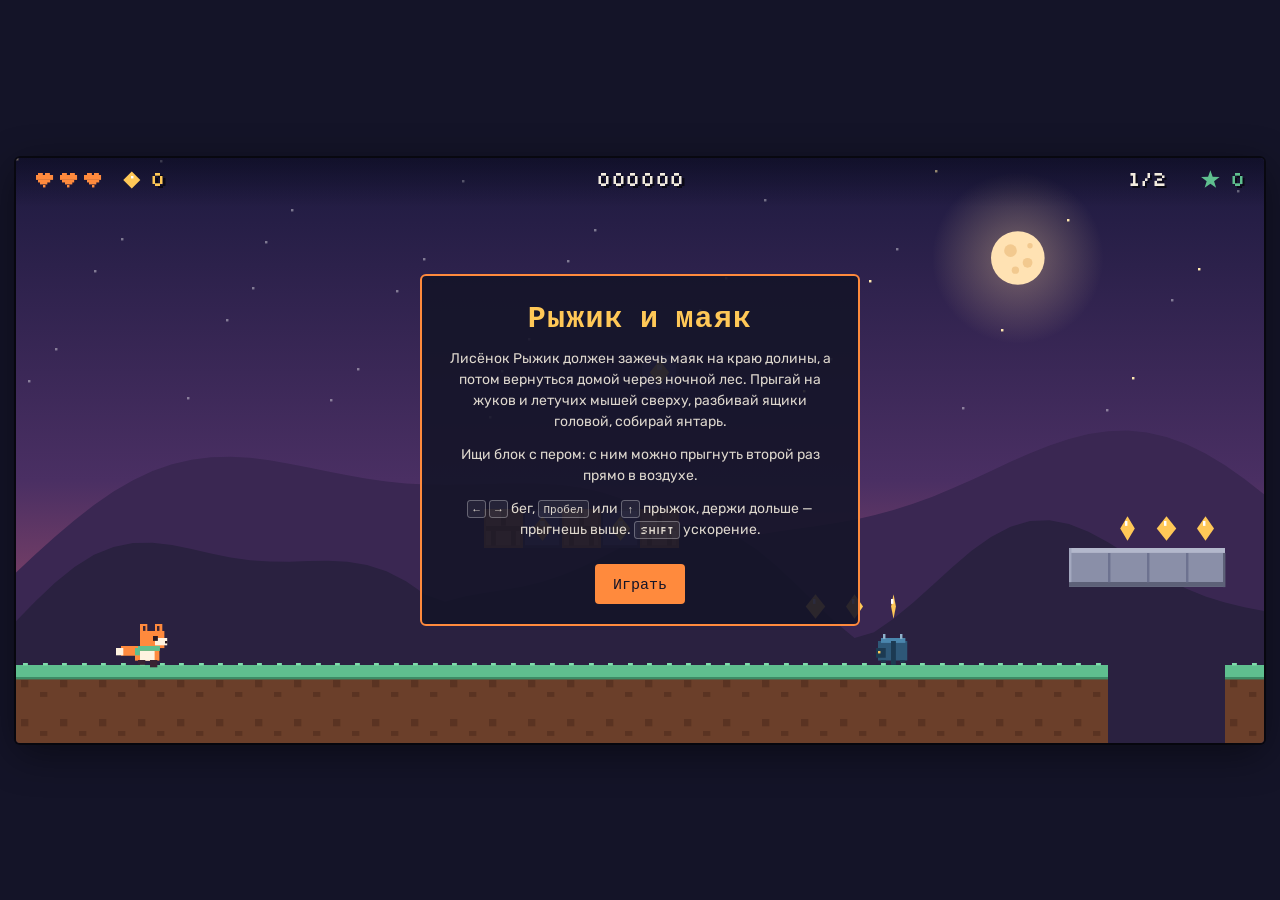
==== src/index.html @ e127562d "Телефон: игра на весь экран в ландшафте, подсказка повернуть в портрете - Ландшафт: канвас занимает " ====
<!doctype html>
<html lang="ru">
<head>
<meta charset="utf-8">
<meta name="viewport" content="width=device-width, initial-scale=1, viewport-fit=cover">
<title>Рыжик и маяк</title>
<meta name="claude:viewport-fit-sides" content="cover">
<meta name="theme-color" content="#141428">
<!-- «Добавить на главный экран»: открывается без адресной строки, как приложение -->
<meta name="mobile-web-app-capable" content="yes">
<meta name="apple-mobile-web-app-capable" content="yes">
<meta name="apple-mobile-web-app-status-bar-style" content="black-translucent">
<meta name="apple-mobile-web-app-title" content="Рыжик">
<link rel="stylesheet" href="https://fonts.googleapis.com/css2?family=Silkscreen:wght@400;700&family=Rubik:wght@400;600&display=swap">
<link rel="stylesheet" href="style.css">
</head>
<body>
<div class="stage">
  <div class="rotate">
    <svg width="28" height="40" viewBox="0 0 28 40" aria-hidden="true"><rect x="2" y="2" width="24" height="36" rx="5" fill="none" stroke="#ff8a3d" stroke-width="3"/><rect x="10" y="32" width="8" height="2" rx="1" fill="#ff8a3d"/></svg>
    <span>Поверни телефон —<br>так удобнее играть</span>
  </div>
  <canvas id="c" width="512" height="240"></canvas>
  <div class="overlay" id="ov">
    <div class="card">
      <h1>Рыжик и маяк</h1>
      <p>Лисёнок Рыжик должен зажечь маяк на краю долины, а потом вернуться домой через ночной лес. Прыгай на жуков и летучих мышей сверху, разбивай ящики головой, собирай янтарь.</p>
      <p>Ищи блок с пером: с ним можно прыгнуть второй раз прямо в воздухе.</p>
      <p class="keys"><kbd>←</kbd> <kbd>→</kbd> бег, <kbd>Пробел</kbd> или <kbd>↑</kbd> прыжок, держи дольше — прыгнешь выше. <kbd>Shift</kbd> ускорение.</p>
      <p class="rec" id="menuRec"></p>
      <button class="btn" id="go">Играть</button>
    </div>
  </div>
</div>
<div class="pad">
  <div><button id="bl" aria-label="Влево">◀</button><button id="br" aria-label="Вправо">▶</button></div>
  <div><button id="bj" aria-label="Прыжок">▲</button></div>
</div>

<!-- Обычные (не модульные) скрипты: игра открывается и с file://. Порядок важен. -->
<script src="js/levels.js"></script>
<script src="js/audio.js"></script>
<script src="js/input.js"></script>
<script src="js/game.js"></script>
<script src="js/render.js"></script>
<script src="js/main.js"></script>
</body>
</html>
---- src/style.css ----
/* Layout: one screen — letterboxed pixel canvas (HUD is drawn inside it), touch pad below on phones. Single dusk-arcade look. */
:root{
  --night:#141428; --dusk:#2b2350; --ember:#ff8a3d; --amber:#ffc857; --moss:#5fbf8f; --ink:#f3ecdf;
  --display:"Silkscreen","Courier New",monospace; --body:"Rubik",system-ui,sans-serif;
  color-scheme:dark;
}
html,body{height:100%;margin:0}
[hidden]{display:none!important}
body{background:var(--night);color:var(--ink);font-family:var(--body);display:flex;flex-direction:column;
  padding-left:max(16px,env(safe-area-inset-left,0px));padding-right:max(16px,env(safe-area-inset-right,0px));
  padding-block:max(8px,env(safe-area-inset-top,0px)) 8px;box-sizing:border-box;gap:10px;overflow:hidden;user-select:none;-webkit-user-select:none}
.stage{flex:1;min-height:0;display:flex;align-items:center;justify-content:center;position:relative}
canvas{background:var(--dusk);display:block;border-radius:4px;box-shadow:0 0 0 2px #0008,0 10px 40px #0007}
.overlay{position:absolute;inset:0;display:flex;align-items:center;justify-content:center;pointer-events:none}
.card{pointer-events:auto;background:#141428e6;border:2px solid var(--ember);border-radius:6px;padding:20px 24px;max-width:440px;max-height:calc(100% - 16px);overflow:auto;box-sizing:border-box;text-align:center;display:flex;flex-direction:column;gap:12px}
.card h1{font-family:var(--display);font-size:clamp(20px,4vw,30px);margin:0;color:var(--amber);text-wrap:balance;letter-spacing:.04em}
.card p{margin:0;line-height:1.5;font-size:14px;opacity:.9}
.card .rec{color:var(--moss);font-family:var(--display);font-size:13px;opacity:1}
.card kbd{font-family:var(--display);font-size:11px;border:1px solid #fff5;border-radius:3px;padding:1px 5px;background:#fff1}
.btn{font-family:var(--display);font-size:15px;background:var(--ember);color:var(--night);border:0;border-radius:4px;padding:10px 18px;cursor:pointer;align-self:center}
.btn:focus-visible{outline:3px solid var(--amber);outline-offset:3px}
.pad{display:none;justify-content:space-between;gap:12px;padding-bottom:env(safe-area-inset-bottom,0px)}
.pad div{display:flex;gap:12px}
.pad button{width:68px;height:60px;border-radius:10px;border:2px solid #fff3;background:#ffffff14;color:var(--ink);font-size:22px;touch-action:none}
.pad button.on{background:#ff8a3d55;border-color:var(--ember)}
@media (pointer:coarse){.pad{display:flex}}
/* keys hint is useless on touch */
@media (pointer:coarse){.card .keys{display:none}}
@media (max-height:420px){.card{padding:12px 16px;gap:8px}.card p{font-size:13px;line-height:1.4}}

/* phone in landscape: game takes the whole height, translucent pad floats over the bottom corners */
@media (pointer:coarse) and (orientation:landscape){
  body{padding:0 max(8px,env(safe-area-inset-right,0px)) 0 max(8px,env(safe-area-inset-left,0px))}
  .pad{position:fixed;left:max(14px,env(safe-area-inset-left,0px));right:max(14px,env(safe-area-inset-right,0px));
    bottom:max(14px,env(safe-area-inset-bottom,0px));padding:0;pointer-events:none;z-index:2}
  .pad button{pointer-events:auto;width:64px;height:56px;background:#14142859;border-color:#fff4;color:#f3ecdfcc;
    -webkit-backdrop-filter:blur(2px);backdrop-filter:blur(2px)}
  .pad button.on{background:#ff8a3d66}
}

/* phone in portrait: the level is wide and low, so suggest turning the phone (the game still works) */
.rotate{display:none}
@media (pointer:coarse) and (orientation:portrait){
  /* sits just above the canvas: canvas is width-limited here, its half-height = (100vw - gutters) * 240/512 / 2 */
  .rotate{display:flex;position:absolute;left:0;right:0;bottom:calc(50% + (100vw - 32px) * .234 + 28px);
    align-items:center;justify-content:center;gap:12px;font-size:15px;opacity:.85;text-align:left}
  .rotate svg{flex:none;animation:tilt 2.4s ease-in-out infinite}
}
@keyframes tilt{0%,25%{transform:rotate(0)}50%,85%{transform:rotate(-90deg)}100%{transform:rotate(0)}}
@media (prefers-reduced-motion:reduce){.rotate svg{animation:none;transform:rotate(-90deg)}}
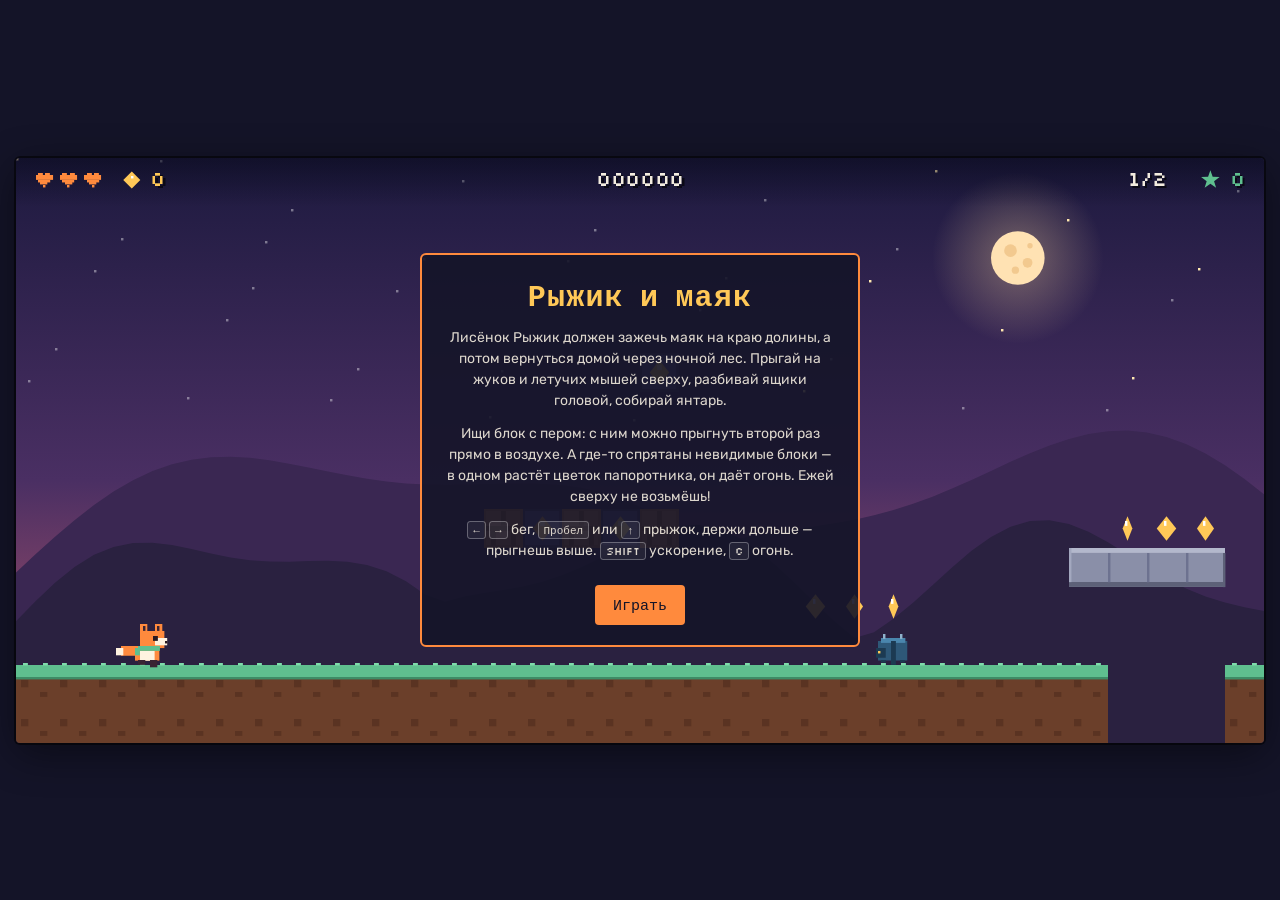
==== commit 5fcd33fc: "Ёжики, невидимые блоки и цветок папоротника с огнём - Ёжик (символ e): на него нельзя прыгать сверху" ====
--- a/src/index.html
+++ b/src/index.html
@@ -25,8 +25,8 @@
     <div class="card">
       <h1>Рыжик и маяк</h1>
       <p>Лисёнок Рыжик должен зажечь маяк на краю долины, а потом вернуться домой через ночной лес. Прыгай на жуков и летучих мышей сверху, разбивай ящики головой, собирай янтарь.</p>
-      <p>Ищи блок с пером: с ним можно прыгнуть второй раз прямо в воздухе.</p>
-      <p class="keys"><kbd>←</kbd> <kbd>→</kbd> бег, <kbd>Пробел</kbd> или <kbd>↑</kbd> прыжок, держи дольше — прыгнешь выше. <kbd>Shift</kbd> ускорение.</p>
+      <p>Ищи блок с пером: с ним можно прыгнуть второй раз прямо в воздухе. А где-то спрятаны невидимые блоки — в одном растёт цветок папоротника, он даёт огонь. Ежей сверху не возьмёшь!</p>
+      <p class="keys"><kbd>←</kbd> <kbd>→</kbd> бег, <kbd>Пробел</kbd> или <kbd>↑</kbd> прыжок, держи дольше — прыгнешь выше. <kbd>Shift</kbd> ускорение, <kbd>C</kbd> огонь.</p>
       <p class="rec" id="menuRec"></p>
       <button class="btn" id="go">Играть</button>
     </div>
@@ -34,7 +34,7 @@
 </div>
 <div class="pad">
   <div><button id="bl" aria-label="Влево">◀</button><button id="br" aria-label="Вправо">▶</button></div>
-  <div><button id="bj" aria-label="Прыжок">▲</button></div>
+  <div><button id="bf" class="fire" aria-label="Огонь">✹</button><button id="bj" aria-label="Прыжок">▲</button></div>
 </div>
 
 <!-- Обычные (не модульные) скрипты: игра открывается и с file://. Порядок важен. -->
--- a/src/style.css
+++ b/src/style.css
@@ -23,6 +23,8 @@
 .pad div{display:flex;gap:12px}
 .pad button{width:68px;height:60px;border-radius:10px;border:2px solid #fff3;background:#ffffff14;color:var(--ink);font-size:22px;touch-action:none}
 .pad button.on{background:#ff8a3d55;border-color:var(--ember)}
+.pad button.fire{display:none;color:var(--ember);font-size:26px}
+body.has-fire .pad button.fire{display:block}
 @media (pointer:coarse){.pad{display:flex}}
 /* keys hint is useless on touch */
 @media (pointer:coarse){.card .keys{display:none}}
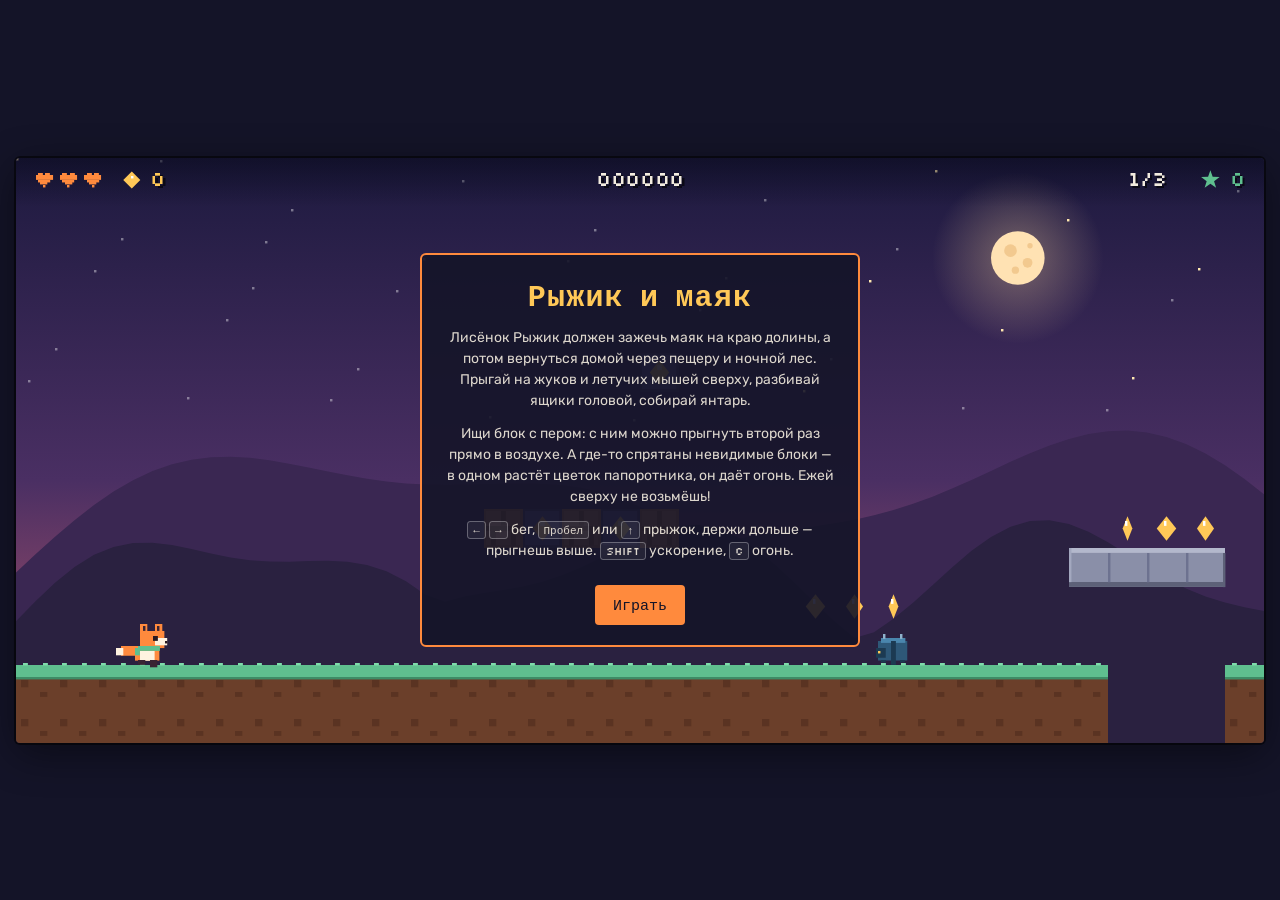
==== commit 11afc57d: "Третий уровень: Пещера под холмом - Новый уровень между Долиной и Ночным лесом: каменный потолок со " ====
--- a/src/index.html
+++ b/src/index.html
@@ -24,7 +24,7 @@
   <div class="overlay" id="ov">
     <div class="card">
       <h1>Рыжик и маяк</h1>
-      <p>Лисёнок Рыжик должен зажечь маяк на краю долины, а потом вернуться домой через ночной лес. Прыгай на жуков и летучих мышей сверху, разбивай ящики головой, собирай янтарь.</p>
+      <p>Лисёнок Рыжик должен зажечь маяк на краю долины, а потом вернуться домой через пещеру и ночной лес. Прыгай на жуков и летучих мышей сверху, разбивай ящики головой, собирай янтарь.</p>
       <p>Ищи блок с пером: с ним можно прыгнуть второй раз прямо в воздухе. А где-то спрятаны невидимые блоки — в одном растёт цветок папоротника, он даёт огонь. Ежей сверху не возьмёшь!</p>
       <p class="keys"><kbd>←</kbd> <kbd>→</kbd> бег, <kbd>Пробел</kbd> или <kbd>↑</kbd> прыжок, держи дольше — прыгнешь выше. <kbd>Shift</kbd> ускорение, <kbd>C</kbd> огонь.</p>
       <p class="rec" id="menuRec"></p>
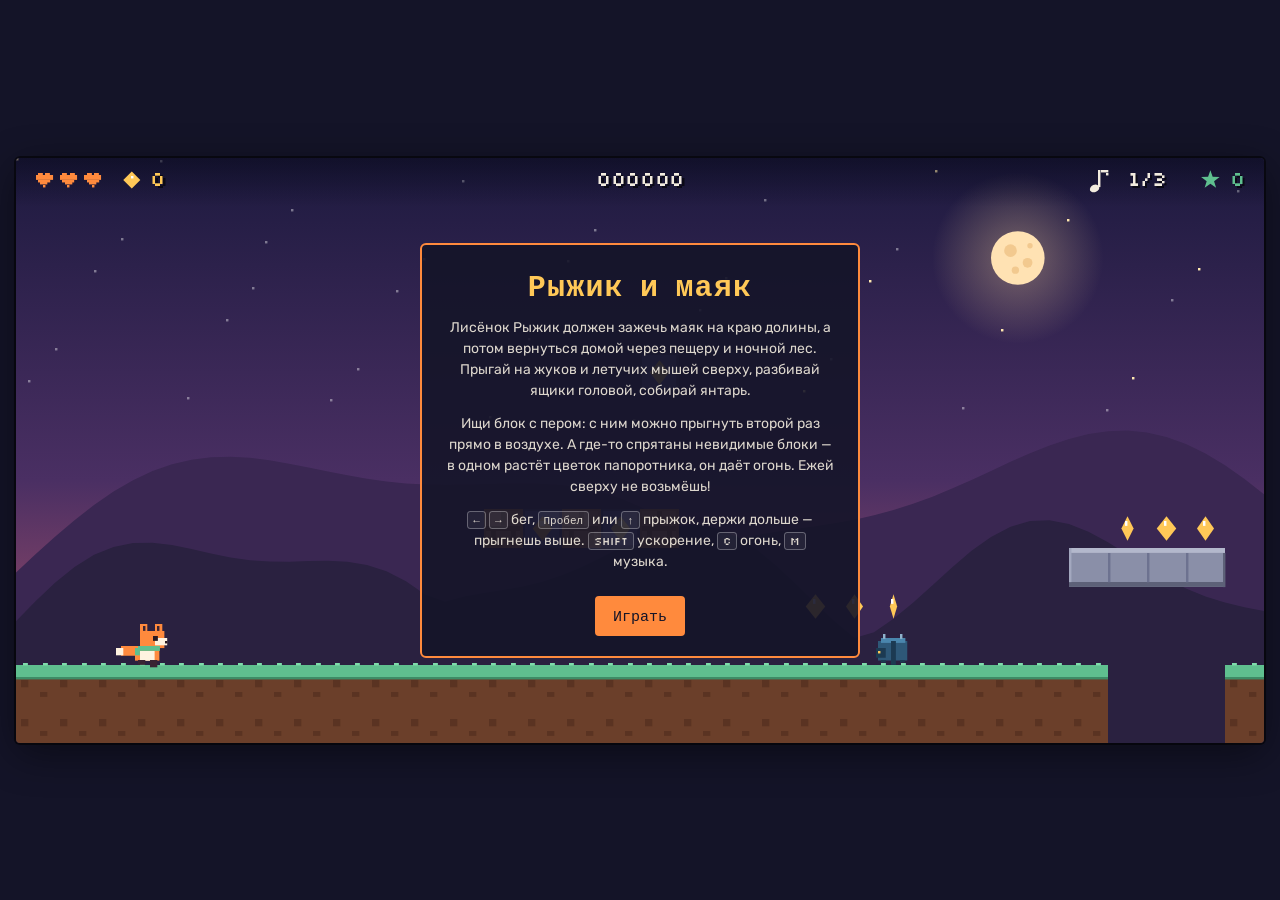
==== commit 55d39087: "Музыка уровней - Небольшой секвенсор на Web Audio (js/music.js): мелодия + бас, записаны нотами прям" ====
--- a/src/index.html
+++ b/src/index.html
@@ -26,7 +26,7 @@
       <h1>Рыжик и маяк</h1>
       <p>Лисёнок Рыжик должен зажечь маяк на краю долины, а потом вернуться домой через пещеру и ночной лес. Прыгай на жуков и летучих мышей сверху, разбивай ящики головой, собирай янтарь.</p>
       <p>Ищи блок с пером: с ним можно прыгнуть второй раз прямо в воздухе. А где-то спрятаны невидимые блоки — в одном растёт цветок папоротника, он даёт огонь. Ежей сверху не возьмёшь!</p>
-      <p class="keys"><kbd>←</kbd> <kbd>→</kbd> бег, <kbd>Пробел</kbd> или <kbd>↑</kbd> прыжок, держи дольше — прыгнешь выше. <kbd>Shift</kbd> ускорение, <kbd>C</kbd> огонь.</p>
+      <p class="keys"><kbd>←</kbd> <kbd>→</kbd> бег, <kbd>Пробел</kbd> или <kbd>↑</kbd> прыжок, держи дольше — прыгнешь выше. <kbd>Shift</kbd> ускорение, <kbd>C</kbd> огонь, <kbd>M</kbd> музыка.</p>
       <p class="rec" id="menuRec"></p>
       <button class="btn" id="go">Играть</button>
     </div>
@@ -40,6 +40,7 @@
 <!-- Обычные (не модульные) скрипты: игра открывается и с file://. Порядок важен. -->
 <script src="js/levels.js"></script>
 <script src="js/audio.js"></script>
+<script src="js/music.js"></script>
 <script src="js/input.js"></script>
 <script src="js/game.js"></script>
 <script src="js/render.js"></script>
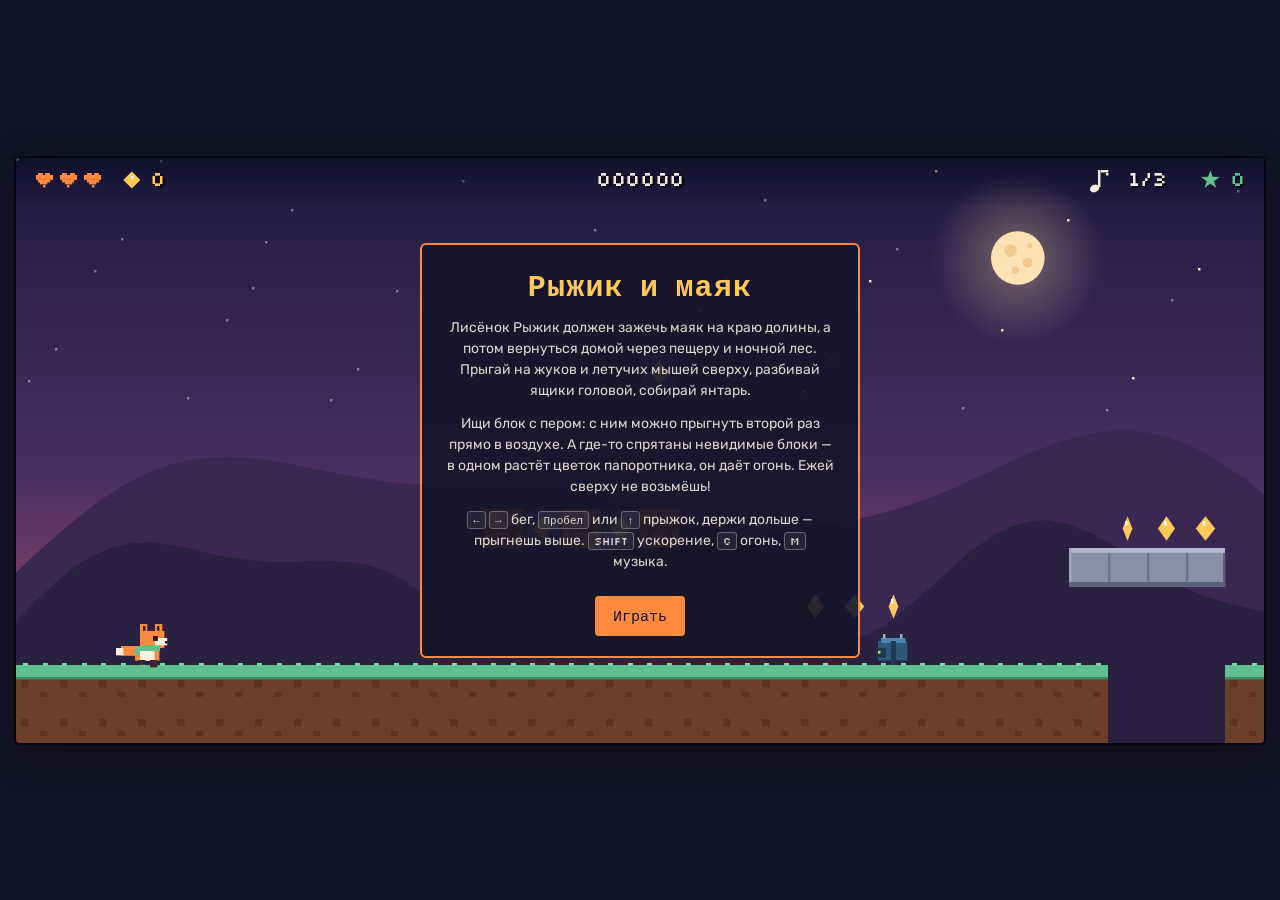
==== commit 34b87d30: "Телефон: убрать случайный зум от двойного касания и щипка - viewport: maximum-scale=1, user-scalable" ====
--- a/src/index.html
+++ b/src/index.html
@@ -2,7 +2,7 @@
 <html lang="ru">
 <head>
 <meta charset="utf-8">
-<meta name="viewport" content="width=device-width, initial-scale=1, viewport-fit=cover">
+<meta name="viewport" content="width=device-width, initial-scale=1, maximum-scale=1, user-scalable=no, viewport-fit=cover">
 <title>Рыжик и маяк</title>
 <meta name="claude:viewport-fit-sides" content="cover">
 <meta name="theme-color" content="#141428">
--- a/src/style.css
+++ b/src/style.css
@@ -5,6 +5,9 @@
   color-scheme:dark;
 }
 html,body{height:100%;margin:0}
+/* it's a game screen: no double-tap / pinch zoom, no pull-to-refresh or rubber-band scrolling */
+html,body{touch-action:none;overscroll-behavior:none;-webkit-touch-callout:none;-webkit-tap-highlight-color:transparent}
+.card{touch-action:pan-y}
 [hidden]{display:none!important}
 body{background:var(--night);color:var(--ink);font-family:var(--body);display:flex;flex-direction:column;
   padding-left:max(16px,env(safe-area-inset-left,0px));padding-right:max(16px,env(safe-area-inset-right,0px));
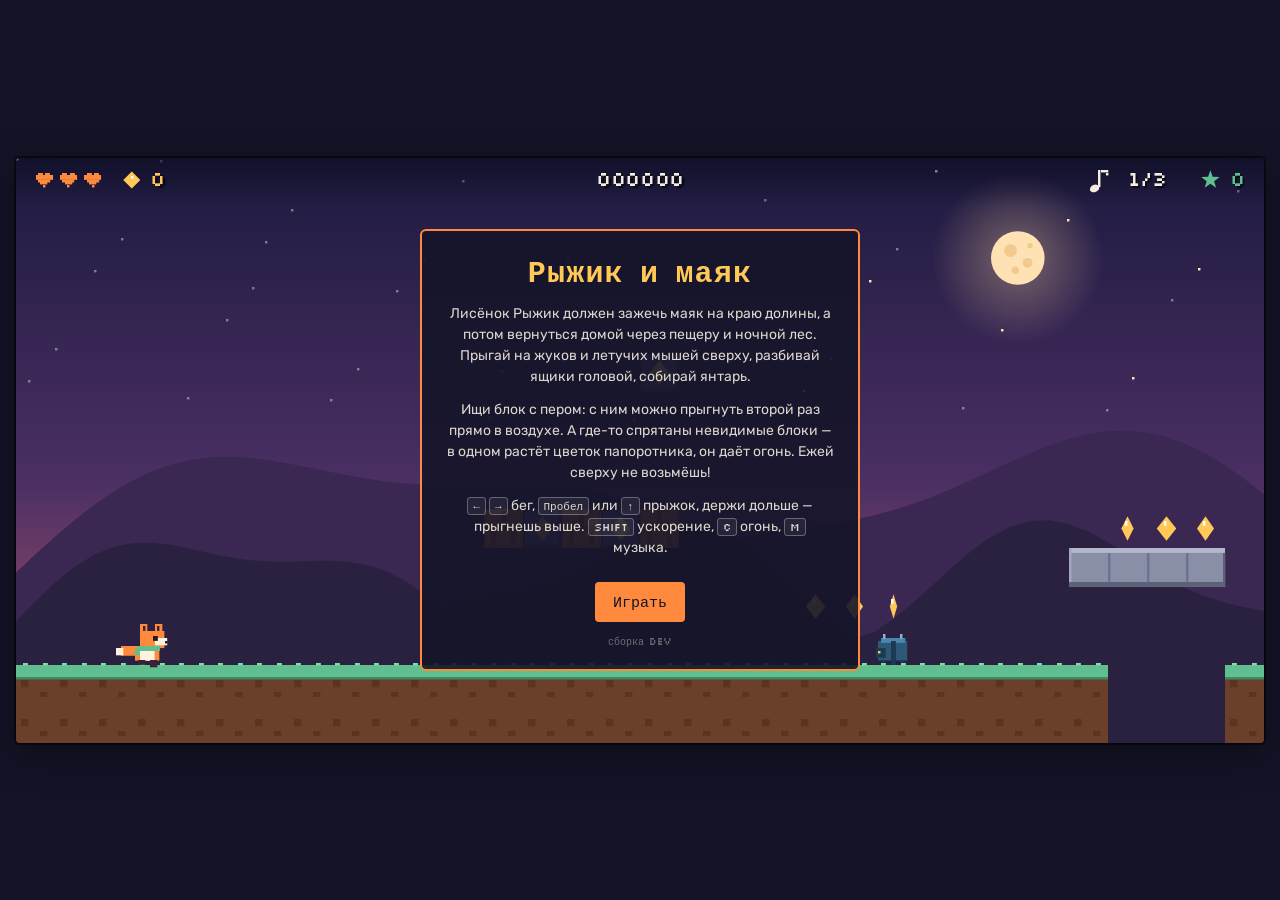
==== commit 68f57942: "Телефон: щипок блокируется и на touchmove; номер сборки в меню - iOS: отменяется touchmove с несколь" ====
--- a/src/index.html
+++ b/src/index.html
@@ -29,6 +29,7 @@
       <p class="keys"><kbd>←</kbd> <kbd>→</kbd> бег, <kbd>Пробел</kbd> или <kbd>↑</kbd> прыжок, держи дольше — прыгнешь выше. <kbd>Shift</kbd> ускорение, <kbd>C</kbd> огонь, <kbd>M</kbd> музыка.</p>
       <p class="rec" id="menuRec"></p>
       <button class="btn" id="go">Играть</button>
+      <p class="ver">сборка <!--BUILD-->dev</p>
     </div>
   </div>
 </div>
--- a/src/style.css
+++ b/src/style.css
@@ -19,6 +19,7 @@
 .card h1{font-family:var(--display);font-size:clamp(20px,4vw,30px);margin:0;color:var(--amber);text-wrap:balance;letter-spacing:.04em}
 .card p{margin:0;line-height:1.5;font-size:14px;opacity:.9}
 .card .rec{color:var(--moss);font-family:var(--display);font-size:13px;opacity:1}
+.card .ver{font-family:var(--display);font-size:10px;opacity:.4}
 .card kbd{font-family:var(--display);font-size:11px;border:1px solid #fff5;border-radius:3px;padding:1px 5px;background:#fff1}
 .btn{font-family:var(--display);font-size:15px;background:var(--ember);color:var(--night);border:0;border-radius:4px;padding:10px 18px;cursor:pointer;align-self:center}
 .btn:focus-visible{outline:3px solid var(--amber);outline-offset:3px}
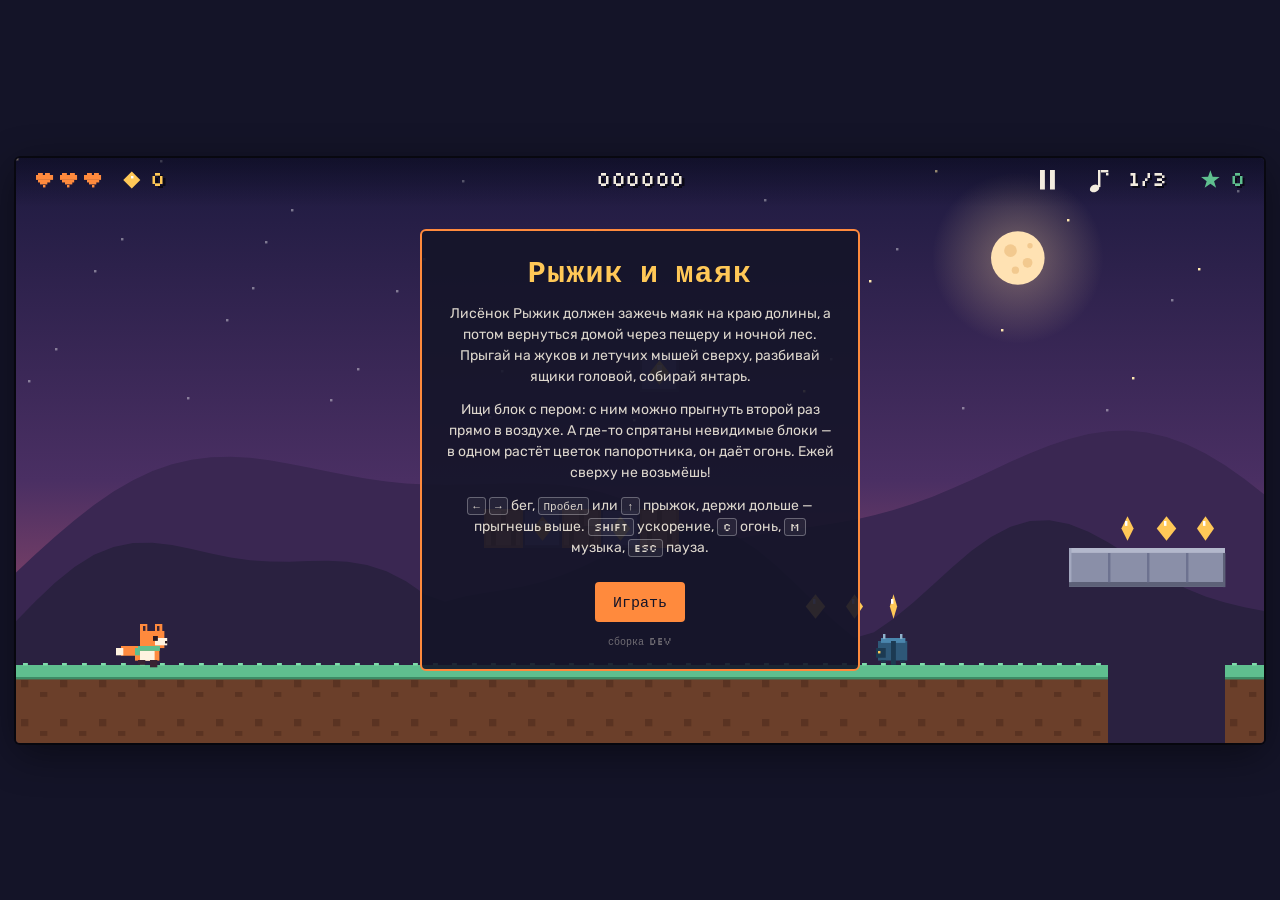
==== commit 0e2056c1: "Пауза - Кнопка ⏸ в HUD рядом с ♪, клавиши Esc и P - Карточка паузы: «Продолжить» и «Уровень заново» " ====
--- a/src/index.html
+++ b/src/index.html
@@ -26,7 +26,7 @@
       <h1>Рыжик и маяк</h1>
       <p>Лисёнок Рыжик должен зажечь маяк на краю долины, а потом вернуться домой через пещеру и ночной лес. Прыгай на жуков и летучих мышей сверху, разбивай ящики головой, собирай янтарь.</p>
       <p>Ищи блок с пером: с ним можно прыгнуть второй раз прямо в воздухе. А где-то спрятаны невидимые блоки — в одном растёт цветок папоротника, он даёт огонь. Ежей сверху не возьмёшь!</p>
-      <p class="keys"><kbd>←</kbd> <kbd>→</kbd> бег, <kbd>Пробел</kbd> или <kbd>↑</kbd> прыжок, держи дольше — прыгнешь выше. <kbd>Shift</kbd> ускорение, <kbd>C</kbd> огонь, <kbd>M</kbd> музыка.</p>
+      <p class="keys"><kbd>←</kbd> <kbd>→</kbd> бег, <kbd>Пробел</kbd> или <kbd>↑</kbd> прыжок, держи дольше — прыгнешь выше. <kbd>Shift</kbd> ускорение, <kbd>C</kbd> огонь, <kbd>M</kbd> музыка, <kbd>Esc</kbd> пауза.</p>
       <p class="rec" id="menuRec"></p>
       <button class="btn" id="go">Играть</button>
       <p class="ver">сборка <!--BUILD-->dev</p>
--- a/src/style.css
+++ b/src/style.css
@@ -22,6 +22,7 @@
 .card .ver{font-family:var(--display);font-size:10px;opacity:.4}
 .card kbd{font-family:var(--display);font-size:11px;border:1px solid #fff5;border-radius:3px;padding:1px 5px;background:#fff1}
 .btn{font-family:var(--display);font-size:15px;background:var(--ember);color:var(--night);border:0;border-radius:4px;padding:10px 18px;cursor:pointer;align-self:center}
+.btn.alt{background:transparent;color:var(--ink);border:1px solid #fff4;font-size:13px;padding:8px 14px;margin-top:-4px}
 .btn:focus-visible{outline:3px solid var(--amber);outline-offset:3px}
 .pad{display:none;justify-content:space-between;gap:12px;padding-bottom:env(safe-area-inset-bottom,0px)}
 .pad div{display:flex;gap:12px}
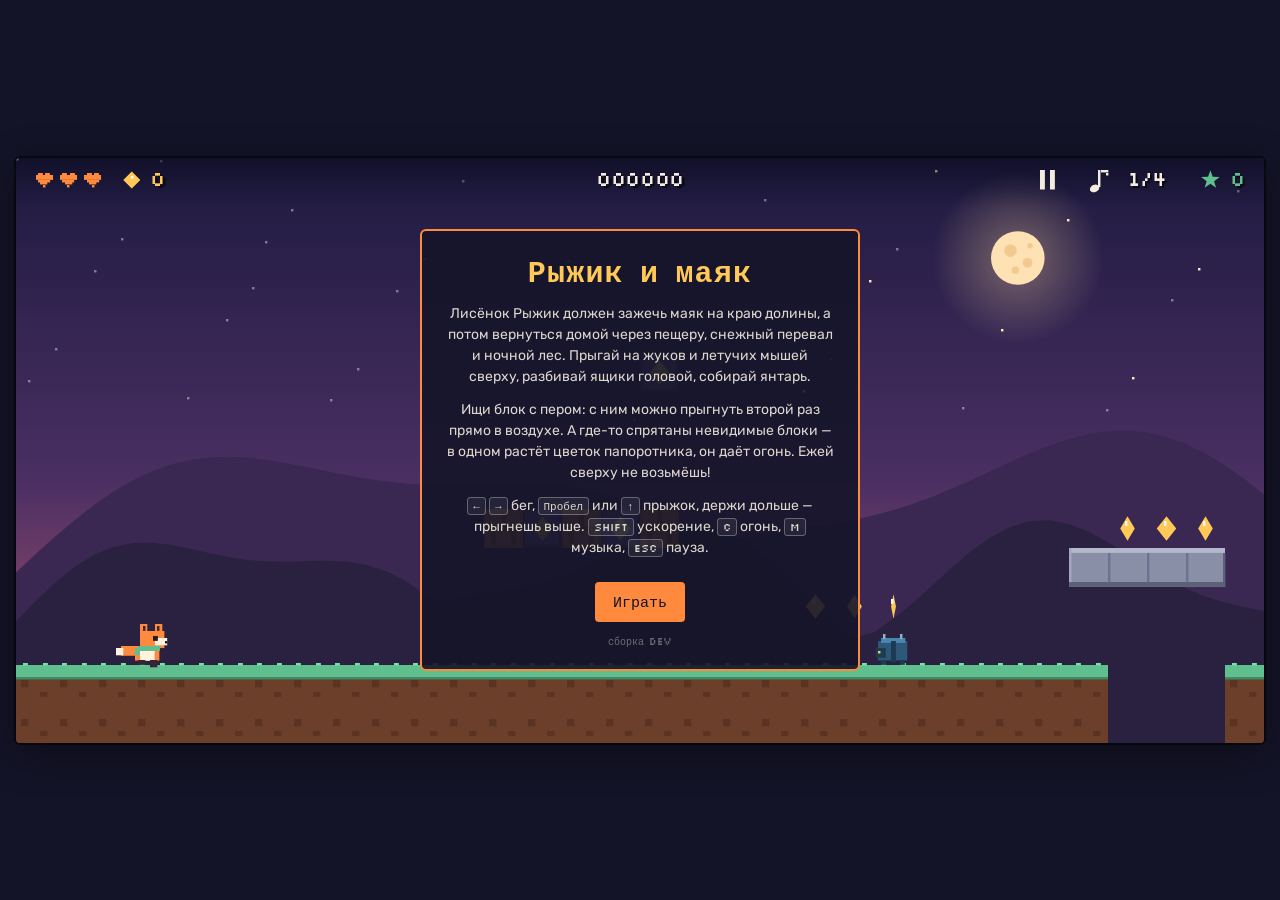
==== commit 99f709b8: "Четвёртый уровень: Снежный перевал - Новый уровень между Пещерой и Ночным лесом: северное сияние, сн" ====
--- a/src/index.html
+++ b/src/index.html
@@ -24,7 +24,7 @@
   <div class="overlay" id="ov">
     <div class="card">
       <h1>Рыжик и маяк</h1>
-      <p>Лисёнок Рыжик должен зажечь маяк на краю долины, а потом вернуться домой через пещеру и ночной лес. Прыгай на жуков и летучих мышей сверху, разбивай ящики головой, собирай янтарь.</p>
+      <p>Лисёнок Рыжик должен зажечь маяк на краю долины, а потом вернуться домой через пещеру, снежный перевал и ночной лес. Прыгай на жуков и летучих мышей сверху, разбивай ящики головой, собирай янтарь.</p>
       <p>Ищи блок с пером: с ним можно прыгнуть второй раз прямо в воздухе. А где-то спрятаны невидимые блоки — в одном растёт цветок папоротника, он даёт огонь. Ежей сверху не возьмёшь!</p>
       <p class="keys"><kbd>←</kbd> <kbd>→</kbd> бег, <kbd>Пробел</kbd> или <kbd>↑</kbd> прыжок, держи дольше — прыгнешь выше. <kbd>Shift</kbd> ускорение, <kbd>C</kbd> огонь, <kbd>M</kbd> музыка, <kbd>Esc</kbd> пауза.</p>
       <p class="rec" id="menuRec"></p>
